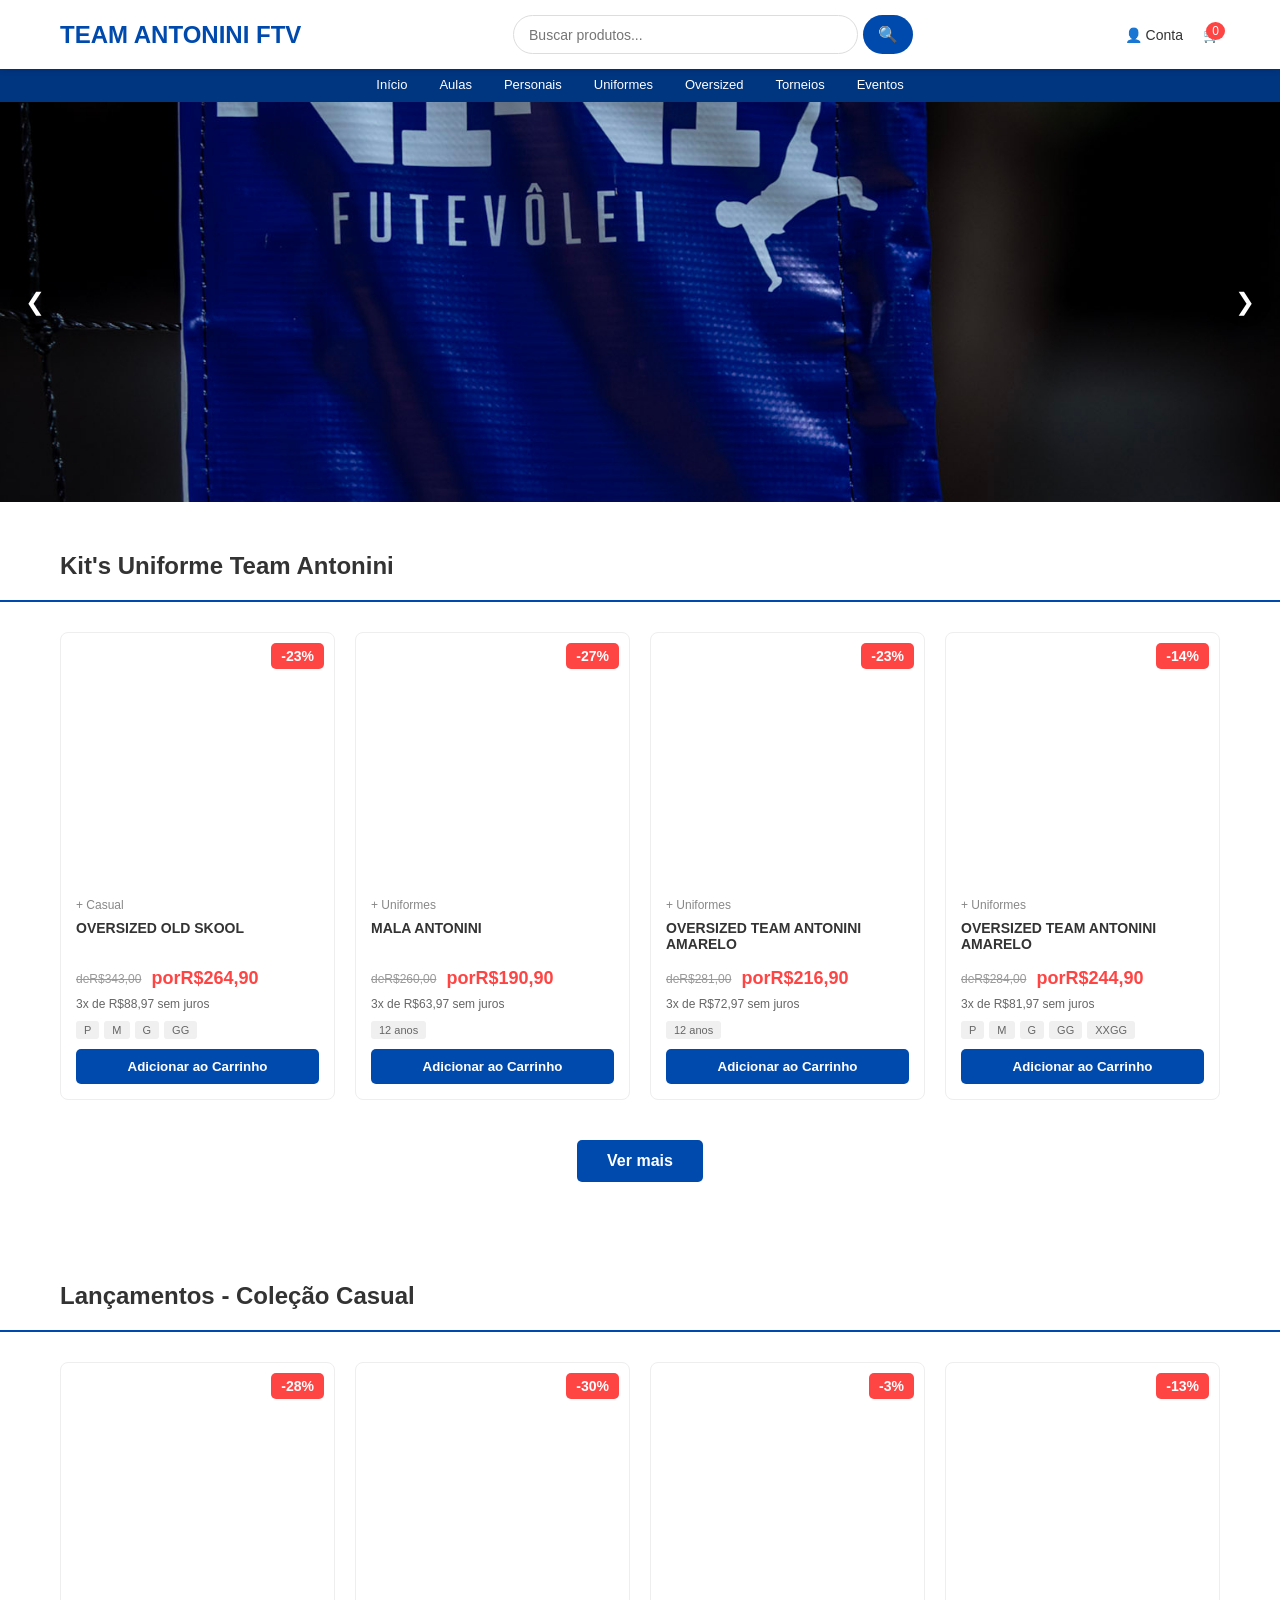
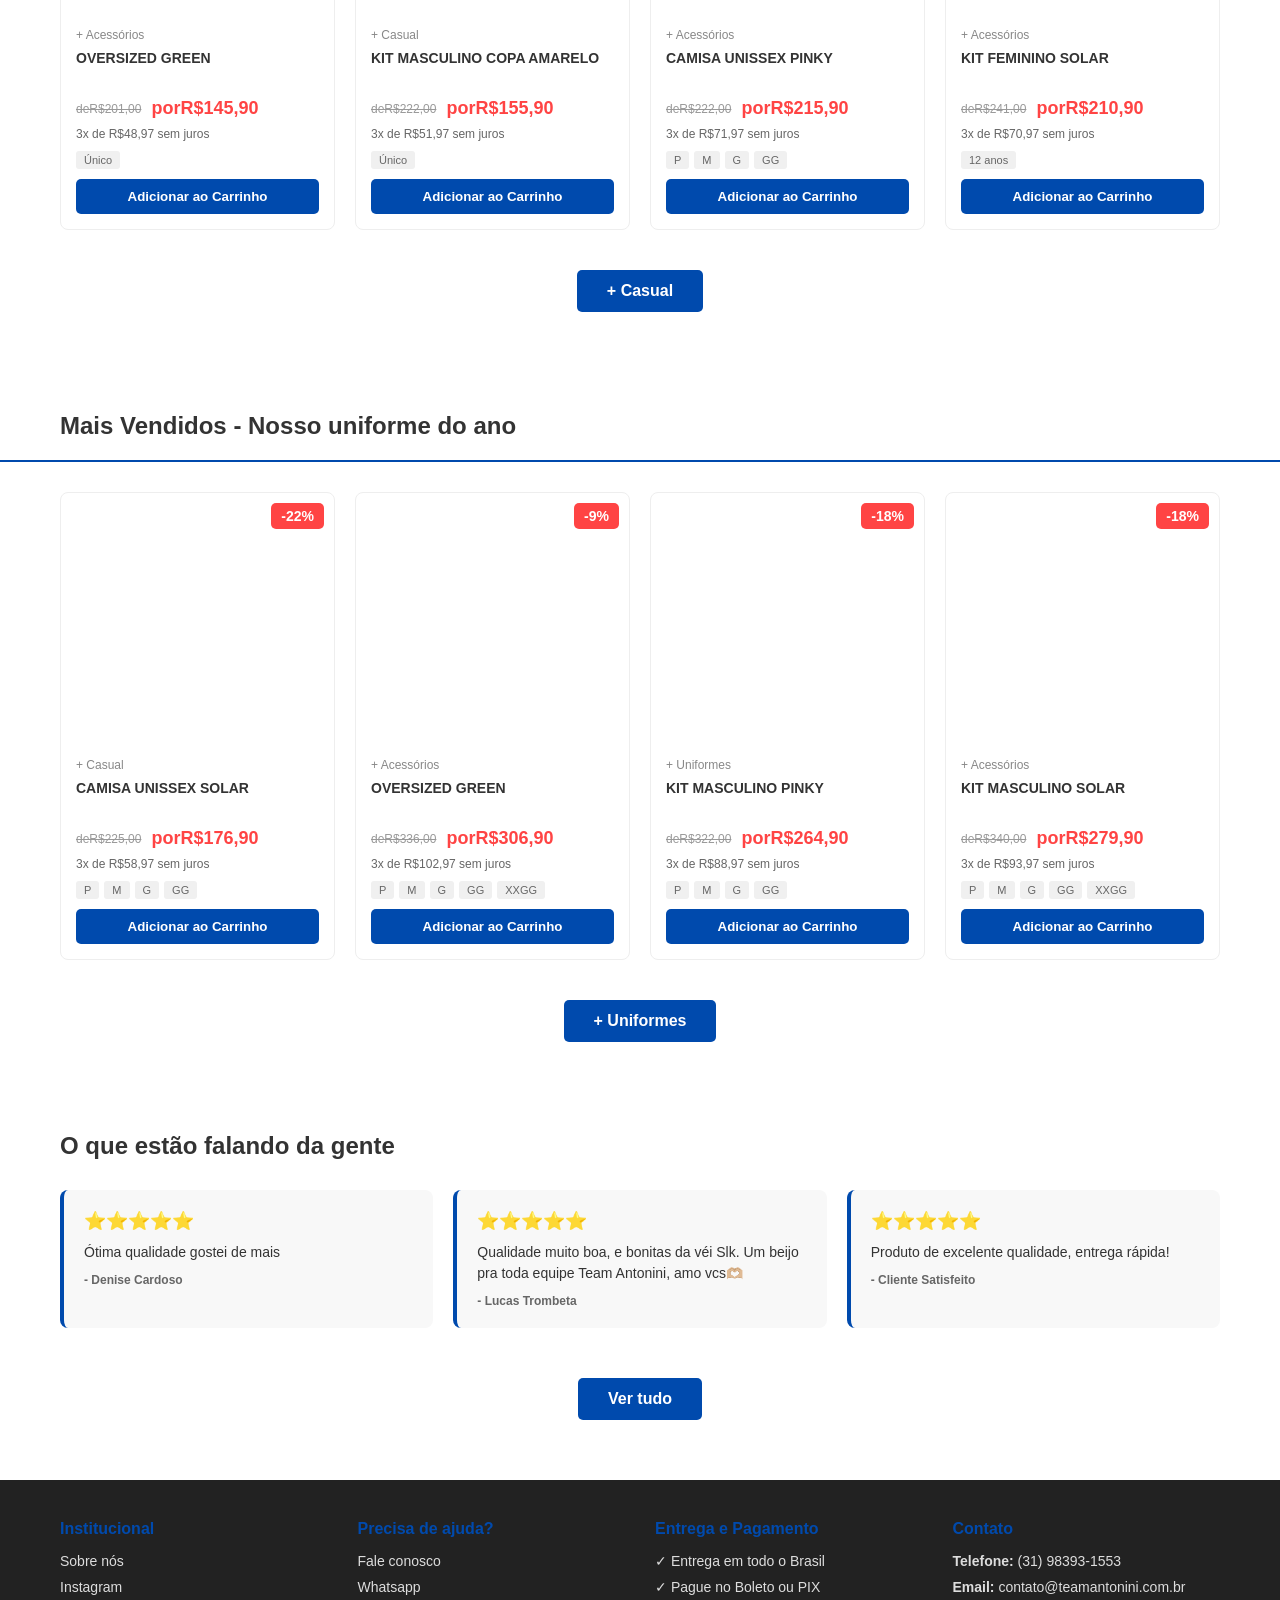
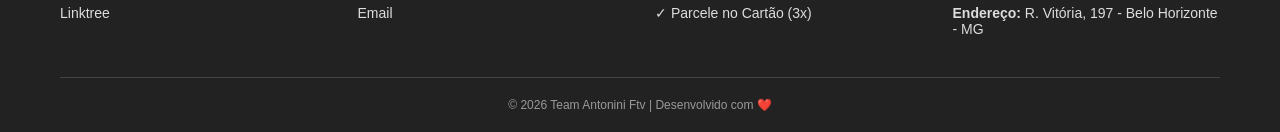
==== index.html @ 4c159cc8 "site lulu" ====
<!DOCTYPE html>
<html lang="pt-BR">
<head>
    <meta charset="UTF-8">
    <meta name="viewport" content="width=device-width, initial-scale=1.0">
    <title>Antonini Ftv - Centro de Treinamento e Loja de Footvolley</title>
    <link rel="stylesheet" href="site_antonini/styles.css">
</head>
<body>
    <!-- LOADING SCREEN -->
    <div class="loading-screen" id="loadingScreen">
        <div class="loading-content">
            <div class="loading-card">
                <img src="site_antonini/imgs/antonini_logo.png" alt="Antonini Logo" class="loading-logo">
            </div>
        </div>
    </div>

    <!-- HEADER -->
    <header class="header">
        <div class="container">
            <div class="header-content">
                <div class="logo">
                    <h1>TEAM ANTONINI FTV</h1>
                </div>
                <div class="search-bar">
                    <input type="text" placeholder="Buscar produtos...">
                    <button>🔍</button>
                </div>
                <div class="header-actions">
                    <a href="#" class="icon-btn">👤 Conta</a>
                    <a href="#" class="icon-btn cart">🛒 <span class="cart-count">0</span></a>
                </div>
            </div>
        </div>
    </header>

    <!-- NAVEGAÇÃO -->
    <nav class="navbar">
        <div class="container">
            <ul class="nav-menu">
                <li><a href="index.html" class="nav-link">Início</a></li>
                <li><a href="site_antonini/aulas.html" class="nav-link">Aulas</a></li>
                <li><a href="site_antonini/personais.html" class="nav-link">Personais</a></li>
                <li><a href="site_antonini/uniformes.html" class="nav-link">Uniformes</a></li>
                <li><a href="site_antonini/oversized.html" class="nav-link">Oversized</a></li>
                <li><a href="site_antonini/torneios.html" class="nav-link">Torneios</a></li>
                <li><a href="site_antonini/eventos.html" class="nav-link">Eventos</a></li>
            </ul>
        </div>
    </nav>

    <!-- CARROSSEL DE BANNERS -->
    <section class="banner-carousel">
        <div class="carousel-container">
            <div class="carousel">
                <div class="slide" style="background-image: url('site_antonini/imgs/rede.jpg')"></div>
                <div class="slide" style="background-image: url('site_antonini/imgs/gabi1.jpg')"></div>
                <div class="slide" style="background-image: url('site_antonini/imgs/lucca1.jpg')"></div>
                <div class="slide" style="background-image: url('site_antonini/imgs/lucca2.jpg')"></div>
                <div class="slide" style="background-image: url('site_antonini/imgs/pedrinho1.jpg')"></div>
            </div>
            <button class="carousel-btn prev">❮</button>
            <button class="carousel-btn next">❯</button>
        </div>
    </section>

    <!-- DESTAQUES -->
    <section class="section-title">
        <div class="container">
            <h2>Kit's Uniforme Team Antonini</h2>
        </div>
    </section>

    <!-- GRID DE PRODUTOS - KITS -->
    <section class="products-section">
        <div class="container">
            <div class="products-grid" id="kitsGrid"></div>
            <div class="view-more">
                <a href="#" class="btn-more">Ver mais</a>
            </div>
        </div>
    </section>

    <!-- LANÇAMENTOS -->
    <section class="section-title">
        <div class="container">
            <h2>Lançamentos - Coleção Casual</h2>
        </div>
    </section>

    <section class="products-section">
        <div class="container">
            <div class="products-grid" id="launchesGrid"></div>
            <div class="view-more">
                <a href="#" class="btn-more">+ Casual</a>
            </div>
        </div>
    </section>

    <!-- MAIS VENDIDOS -->
    <section class="section-title">
        <div class="container">
            <h2>Mais Vendidos - Nosso uniforme do ano</h2>
        </div>
    </section>

    <section class="products-section">
        <div class="container">
            <div class="products-grid" id="bestsellersGrid"></div>
            <div class="view-more">
                <a href="#" class="btn-more">+ Uniformes</a>
            </div>
        </div>
    </section>

    <!-- AVALIAÇÕES -->
    <section class="reviews-section">
        <div class="container">
            <h2>O que estão falando da gente</h2>
            <div class="reviews-grid">
                <div class="review-card">
                    <div class="stars">⭐⭐⭐⭐⭐</div>
                    <p class="review-text">Ótima qualidade gostei de mais</p>
                    <p class="review-author">- Denise Cardoso</p>
                </div>
                <div class="review-card">
                    <div class="stars">⭐⭐⭐⭐⭐</div>
                    <p class="review-text">Qualidade muito boa, e bonitas da véi Slk. Um beijo pra toda equipe Team Antonini, amo vcs🫶🏼</p>
                    <p class="review-author">- Lucas Trombeta</p>
                </div>
                <div class="review-card">
                    <div class="stars">⭐⭐⭐⭐⭐</div>
                    <p class="review-text">Produto de excelente qualidade, entrega rápida!</p>
                    <p class="review-author">- Cliente Satisfeito</p>
                </div>
            </div>
            <div class="view-more">
                <a href="#" class="btn-more">Ver tudo</a>
            </div>
        </div>
    </section>

    <!-- FOOTER -->
    <footer class="footer">
        <div class="container">
            <div class="footer-content">
                <div class="footer-column">
                    <h3>Institucional</h3>
                    <ul>
                        <li><a href="#">Sobre nós</a></li>
                        <li><a href="#">Instagram</a></li>
                        <li><a href="#">Linktree</a></li>
                    </ul>
                </div>
                <div class="footer-column">
                    <h3>Precisa de ajuda?</h3>
                    <ul>
                        <li><a href="#">Fale conosco</a></li>
                        <li><a href="#">Whatsapp</a></li>
                        <li><a href="#">Email</a></li>
                    </ul>
                </div>
                <div class="footer-column">
                    <h3>Entrega e Pagamento</h3>
                    <ul>
                        <li>✓ Entrega em todo o Brasil</li>
                        <li>✓ Pague no Boleto ou PIX</li>
                        <li>✓ Parcele no Cartão (3x)</li>
                    </ul>
                </div>
                <div class="footer-column">
                    <h3>Contato</h3>
                    <p><strong>Telefone:</strong> (31) 98393-1553</p>
                    <p><strong>Email:</strong> contato@teamantonini.com.br</p>
                    <p><strong>Endereço:</strong> R. Vitória, 197 - Belo Horizonte - MG</p>
                </div>
            </div>
            <div class="footer-bottom">
                <p>&copy; 2026 Team Antonini Ftv | Desenvolvido com ❤️</p>
            </div>
        </div>
    </footer>

    <script src="site_antonini/script.js"></script>
</body>
</html>
---- site_antonini/styles.css ----
* {
    margin: 0;
    padding: 0;
    box-sizing: border-box;
}

/* LOADING SCREEN */
.loading-screen {
    position: fixed;
    inset: 0;
    width: 100%;
    height: 100%;
    background: linear-gradient(135deg, #012a63 0%, #003580 60%, rgba(0,0,0,0.65) 100%);
    display: flex;
    justify-content: center;
    align-items: center;
    z-index: 9999;
    backdrop-filter: blur(4px);
    -webkit-backdrop-filter: blur(4px);
    animation: fadeOut 0.5s ease-in-out 1.2s forwards;
}

.loading-content {
    text-align: center;
    display: flex;
    flex-direction: column;
    align-items: center;
    gap: 18px;
    padding: 20px;
}

.loading-card {
    background: rgba(255,255,255,0.06);
    border-radius: 12px;
    padding: 24px 36px;
    display: flex;
    flex-direction: column;
    align-items: center;
    gap: 12px;
    box-shadow: 0 8px 30px rgba(2,6,23,0.6);
    border: 1px solid rgba(255,255,255,0.06);
}

.loading-logo {
    width: 140px;
    height: 140px;
    object-fit: contain;
    filter: drop-shadow(0 8px 18px rgba(0,0,0,0.6));
    transform-origin: center;
    animation: logoPop 1.2s ease infinite;
}

@keyframes logoPop {
    0% { transform: scale(0.98); }
    50% { transform: scale(1.02); }
    100% { transform: scale(0.98); }
}


@keyframes fadeOut {
    from { opacity: 1; visibility: visible; }
    to { opacity: 0; visibility: hidden; }
}

/* MODAL (account / cart) */
.modal {
    display: none;
    position: fixed;
    inset: 0;
    background: rgba(0,0,0,0.45);
    z-index: 10000;
    align-items: center;
    justify-content: center;
}

.modal .modal-content {
    background: linear-gradient(180deg, #ffffff 0%, #f7fbff 100%);
    color: #0b2240;
    border-radius: 12px;
    padding: 24px;
    width: 100%;
    max-width: 560px;
    box-shadow: 0 18px 50px rgba(4,12,30,0.55), inset 0 1px 0 rgba(255,255,255,0.6);
    position: relative;
    border: 1px solid rgba(2,74,173,0.06);
    transform: translateY(8px);
    opacity: 0;
    transition: transform 220ms cubic-bezier(.2,.9,.3,1), opacity 220ms ease;
}
.modal[style*="display: flex"] .modal-content,
.modal.show .modal-content {
    transform: translateY(0);
    opacity: 1;
}
.modal .modal-close {
    position: absolute;
    right: 12px;
    top: 10px;
    background: #ffffff;
    border: 1px solid rgba(2,74,173,0.06);
    width: 36px;
    height: 36px;
    border-radius: 50%;
    font-size: 16px;
    display: flex;
    align-items: center;
    justify-content: center;
    cursor: pointer;
    box-shadow: 0 6px 18px rgba(2,6,23,0.12);
}
.modal .modal-close:hover { background:#f6f9ff; }

/* Modal headings and layout */
.modal h3 {
    margin: 0 0 8px 0;
    font-size: 20px;
    color: #012a63;
}
.modal .modal-content > div:first-child { margin-bottom: 8px; }

/* Form controls inside modal */
.modal input[type="text"],
.modal input[type="email"],
.modal input[type="password"],
.modal input[type="tel"] {
    width: 100%;
    padding: 12px 14px;
    border: 1px solid rgba(2,74,173,0.08);
    background: #ffffff;
    border-radius: 10px;
    font-size: 14px;
    color: #0b2240;
    box-shadow: inset 0 1px 2px rgba(2,6,23,0.03);
    margin: 6px 0;
    transition: box-shadow 120ms ease, border-color 120ms ease;
}
.modal input:focus {
    outline: none;
    border-color: #004aad;
    box-shadow: 0 6px 20px rgba(0,74,173,0.12);
}

/* Product modal specifics */
.product-modal .product-detail-grid{
    display: grid;
    grid-template-columns: 1fr 1fr;
    gap: 20px;
    align-items: start;
}
.product-modal .product-media img{
    width: 100%;
    border-radius: 8px;
    box-shadow: 0 10px 30px rgba(2,6,23,0.12);
    max-height: 420px;
    object-fit: cover;
    transition: transform 200ms ease;
}
.product-modal .product-media img:hover{ transform: scale(1.03); }
.product-modal .product-info-panel { padding: 6px 0; }
.product-modal .product-price-row { display:flex; gap:12px; align-items:center; margin:8px 0; }
.product-modal .product-description{ color:#334; line-height:1.4; margin-bottom:10px; }
.option-list{ display:flex; gap:8px; flex-wrap:wrap; margin-top:6px; }
.option-btn{ padding:8px 12px; border-radius:8px; border:1px solid rgba(2,6,23,0.06); background:#fff; cursor:pointer; font-weight:600; }
.option-btn.active{ background:#004aad; color:#ffffff; border-color:#003580; }
.option-btn.color{ background:transparent; border:1px solid rgba(2,6,23,0.06); }

@media (max-width:800px){
    .product-modal .product-detail-grid{ grid-template-columns: 1fr; }
    .product-modal .product-media img{ max-height:320px; }
}

/* Buttons inside modal - primary and subtle */
.modal .btn-more {
    padding: 10px 14px;
    border-radius: 10px;
    background: linear-gradient(90deg,#004aad 0%, #0077ff 100%);
    color: #fff;
    border: none;
    font-weight: 700;
    cursor: pointer;
    box-shadow: 0 8px 24px rgba(0,74,173,0.18);
}
.modal .btn-more:hover { transform: translateY(-2px); }
.modal #showLogin, .modal #showSignup {
    background: transparent;
    color: #004aad;
    border: 1px solid rgba(0,74,173,0.08);
    padding: 8px 12px;
    border-radius: 8px;
    box-shadow: none;
}

.modal #showLogin:hover, .modal #showSignup:hover { background: rgba(0,74,173,0.04); }

.modal #accountActions {
    margin-top: 30px;
    justify-content: flex-end;
}

.modal .btn-ghost {
    background: transparent;
    border: 1px solid rgba(0,74,173,0.16);
    color: #0b2240;
    box-shadow: none;
    font-weight: 700;
    padding: 10px 16px;
    border-radius: 10px;
    transition: background-color 180ms ease, border-color 180ms ease, color 180ms ease;
}
.modal .btn-ghost:hover {
    background: rgba(0,74,173,0.06);
    border-color: rgba(0,74,173,0.28);
}

/* small screens */
@media (max-width:480px){
    .modal .modal-content { padding: 18px; border-radius: 10px; }
    .modal .btn-more { width: 100%; }
    .modal #showLogin, .modal #showSignup { flex: 1; }
    .modal .modal-content > div:first-child { display:flex; gap:8px; }
}



body {
    font-family: 'Arial', sans-serif;
    color: #333;
    background-color: #fff;
}

.container {
    max-width: 1200px;
    margin: 0 auto;
    padding: 0 20px;
}

/* HEADER */
.header {
    background-color: #fff;
    box-shadow: 0 2px 5px rgba(0,0,0,0.1);
    position: sticky;
    top: 0;
    z-index: 100;
}

.header-content {
    display: flex;
    justify-content: space-between;
    align-items: center;
    padding: 15px 0;
    gap: 20px;
}

.logo h1 {
    font-size: 24px;
    color: #004aad;
    font-weight: bold;
    min-width: 150px;
}

.search-bar {
    flex: 1;
    display: flex;
    gap: 5px;
    max-width: 400px;
}

.search-bar input {
    flex: 1;
    padding: 10px 15px;
    border: 1px solid #ddd;
    border-radius: 20px;
    font-size: 14px;
}

.search-bar button {
    padding: 10px 15px;
    background-color: #004aad;
    border: none;
    border-radius: 20px;
    cursor: pointer;
    font-size: 16px;
}

.header-actions {
    display: flex;
    gap: 20px;
}

.icon-btn {
    text-decoration: none;
    color: #333;
    font-size: 14px;
    transition: color 0.3s;
}

.icon-btn:hover {
    color: #004aad;
}

.cart {
    position: relative;
}

.cart-count {
    background-color: #ff4444;
    color: white;
    border-radius: 50%;
    padding: 2px 6px;
    font-size: 12px;
    position: absolute;
    top: -5px;
    right: -5px;
}
/* NAVEGAÇÃO */
.navbar {
    background-color: #003580;
    box-shadow: 0 1px 3px rgba(0,0,0,0.1);
}

.nav-menu {
    list-style: none;
    display: flex;
    gap: 0;
    padding: 0;
    margin: 0;
    flex-wrap: wrap;
    justify-content: center;
}

.nav-link {
    display: block;
    padding: 8px 16px;
    color: white;
    text-decoration: none;
    font-weight: 500;
    font-size: 13px;
    transition: background-color 0.3s, color 0.3s;
    border-bottom: 2px solid transparent;
    background-color: transparent;
}

.nav-link:hover {
    background-color: #003580;
    border-bottom-color: #FFD700;
}
/* BANNER CARROSSEL */
.banner-carousel {
    margin: 0;
    width: 100%;
}

.carousel-container {
    position: relative;
    width: 100vw;
    left: 50%;
    right: 50%;
    margin-left: -50vw;
    margin-right: -50vw;
    overflow: hidden;
}

.carousel {
    display: flex;
    transition: transform 0.5s ease-in-out;
}

.slide {
    min-width: 100%;
    height: 400px;
    background-size: cover;
    background-position: center;
    position: relative;
    display: flex;
    align-items: center;
    justify-content: center;
}

.carousel-btn {
    position: absolute;
    top: 50%;
    transform: translateY(-50%);
    background-color: rgba(0,0,0,0.5);
    color: white;
    border: none;
    width: 50px;
    height: 50px;
    border-radius: 50%;
    font-size: 24px;
    cursor: pointer;
    transition: background-color 0.3s;
    z-index: 10;
}

.carousel-btn:hover {
    background-color: rgba(0,0,0,0.8);
}

.carousel-btn.prev {
    left: 10px;
}

.carousel-btn.next {
    right: 10px;
}

/* SEÇÕES */
.section-title {
    background-color: #fff;
    margin-top: 30px;
    padding: 20px 0;
    border-bottom: 2px solid #004aad;
}

.section-title h2 {
    font-size: 24px;
    color: #333;
}

.products-section {
    padding: 30px 0;
    background-color: #fff;
    margin-bottom: 0;
}

/* GRID DE PRODUTOS */
.products-grid {
    display: grid;
    grid-template-columns: repeat(auto-fill, minmax(250px, 1fr));
    gap: 20px;
    margin-bottom: 20px;
}

.product-card {
    background-color: #fff;
    border: 1px solid #eee;
    border-radius: 8px;
    overflow: hidden;
    transition: box-shadow 0.3s, transform 0.3s;
    cursor: pointer;
}

.product-card:hover {
    box-shadow: 0 5px 15px rgba(0,0,0,0.1);
    transform: translateY(-5px);
}

.product-image {
    width: 100%;
    height: 250px;
    background-size: cover;
    background-position: center;
    position: relative;
}

.product-discount {
    position: absolute;
    top: 10px;
    right: 10px;
    background-color: #ff4444;
    color: white;
    padding: 5px 10px;
    border-radius: 5px;
    font-weight: bold;
    font-size: 14px;
}

.product-info {
    padding: 15px;
}

.product-name {
    font-size: 14px;
    font-weight: bold;
    margin-bottom: 8px;
    color: #333;
    min-height: 40px;
}

.product-category {
    font-size: 12px;
    color: #888;
    margin-bottom: 8px;
}

.product-price {
    display: flex;
    gap: 10px;
    align-items: center;
    margin-bottom: 8px;
}

.original-price {
    text-decoration: line-through;
    color: #999;
    font-size: 12px;
}

.current-price {
    font-size: 18px;
    color: #ff4444;
    font-weight: bold;
}

.product-installments {
    font-size: 12px;
    color: #666;
    margin-bottom: 10px;
}

.product-sizes {
    display: flex;
    gap: 5px;
    flex-wrap: wrap;
    margin-bottom: 10px;
}

.size-tag {
    background-color: #f0f0f0;
    padding: 3px 8px;
    border-radius: 3px;
    font-size: 11px;
    color: #666;
}

.add-to-cart {
    width: 100%;
    padding: 10px;
    background-color: #004aad;
    border: none;
    border-radius: 5px;
    color: #fff;
    font-weight: bold;
    cursor: pointer;
    transition: background-color 0.3s;
}

.add-to-cart:hover {
    background-color: #003580;
}

/* VER MAIS */
.view-more {
    text-align: center;
    padding: 20px 0;
}

.btn-more {
    display: inline-block;
    padding: 12px 30px;
    background-color: #004aad;
    color: white;
    text-decoration: none;
    border-radius: 5px;
    font-weight: bold;
    transition: background-color 0.3s;
}

.btn-more:hover {
    background-color: #003580;
}

/* AVALIAÇÕES */
.reviews-section {
    background-color: #fff;
    padding: 40px 0;
    margin-bottom: 0;
}

.reviews-section h2 {
    font-size: 24px;
    margin-bottom: 30px;
    color: #333;
}

.reviews-grid {
    display: grid;
    grid-template-columns: repeat(auto-fit, minmax(300px, 1fr));
    gap: 20px;
    margin-bottom: 30px;
}

.review-card {
    background-color: #f8f8f8;
    padding: 20px;
    border-radius: 8px;
    border-left: 4px solid #004aad;
}

.stars {
    font-size: 18px;
    margin-bottom: 10px;
}

.review-text {
    font-size: 14px;
    color: #333;
    margin-bottom: 10px;
    line-height: 1.5;
}

.review-author {
    font-size: 12px;
    color: #666;
    font-weight: bold;
}

/* FOOTER */
.footer {
    background-color: #222;
    color: #ddd;
    padding: 40px 0 20px;
}

.footer-content {
    display: grid;
    grid-template-columns: repeat(auto-fit, minmax(250px, 1fr));
    gap: 30px;
    margin-bottom: 30px;
}

.footer-column h3 {
    color: #004aad;
    margin-bottom: 15px;
    font-size: 16px;
}

.footer-column ul {
    list-style: none;
}

.footer-column ul li {
    margin-bottom: 10px;
    font-size: 14px;
}

.footer-column ul li a {
    color: #ddd;
    text-decoration: none;
    transition: color 0.3s;
}

.footer-column ul li a:hover {
    color: #004aad;
}

.footer-column p {
    font-size: 14px;
    margin-bottom: 10px;
}

.footer-bottom {
    border-top: 1px solid #444;
    padding-top: 20px;
    text-align: center;
    color: #999;
    font-size: 12px;
}

/* RESPONSIVIDADE */
@media (max-width: 768px) {
    .header-content {
        flex-direction: column;
        gap: 12px;
        align-items: stretch;
    }

    .search-bar {
        max-width: 100%;
        width: 100%;
        flex-wrap: wrap;
    }

    .search-bar input {
        min-width: 0;
    }

    .header-actions {
        width: 100%;
        justify-content: space-between;
        flex-wrap: wrap;
    }

    .header-actions .icon-btn {
        flex: 1;
        text-align: center;
    }

    .logo h1 {
        min-width: auto;
        text-align: center;
    }

    .slide {
        height: 250px;
    }

    .products-grid {
        grid-template-columns: repeat(auto-fill, minmax(220px, 1fr));
        gap: 16px;
    }

    .carousel-btn {
        width: 40px;
        height: 40px;
        font-size: 20px;
    }

    .section-title h2 {
        font-size: 20px;
    }

    .nav-menu {
        gap: 4px;
        justify-content: center;
    }

    .nav-link {
        padding: 8px 12px;
        font-size: 12px;
    }

    .reviews-grid {
        grid-template-columns: 1fr;
    }

    .footer-content {
        grid-template-columns: 1fr;
    }
}

@media (max-width: 480px) {
    .header-content {
        padding: 12px 0;
    }

    .search-bar {
        gap: 8px;
    }

    .search-bar button,
    .search-bar input {
        width: 100%;
    }

    .products-grid {
        grid-template-columns: 1fr;
    }

    .slide {
        height: 220px;
    }

    .product-card {
        border: none;
        background-color: #f8f8f8;
    }

    .product-image {
        height: 220px;
    }

    .add-to-cart,
    .btn-more {
        width: 100%;
    }

    .logo h1 {
        font-size: 18px;
    }

    .nav-menu {
        gap: 0;
        flex-direction: column;
    }

    .nav-link {
        padding: 10px 14px;
        font-size: 13px;
        border-bottom: 1px solid rgba(255,255,255,0.1);
    }

    .reviews-section {
        padding: 30px 0;
    }

    .reviews-grid {
        grid-template-columns: 1fr;
    }

    .footer {
        padding: 30px 0 20px;
    }

    .footer-column h3,
    .footer-column p,
    .footer-column ul li {
        font-size: 14px;
    }

    .carousel-btn.prev {
        left: 6px;
    }

    .carousel-btn.next {
        right: 6px;
    }
}
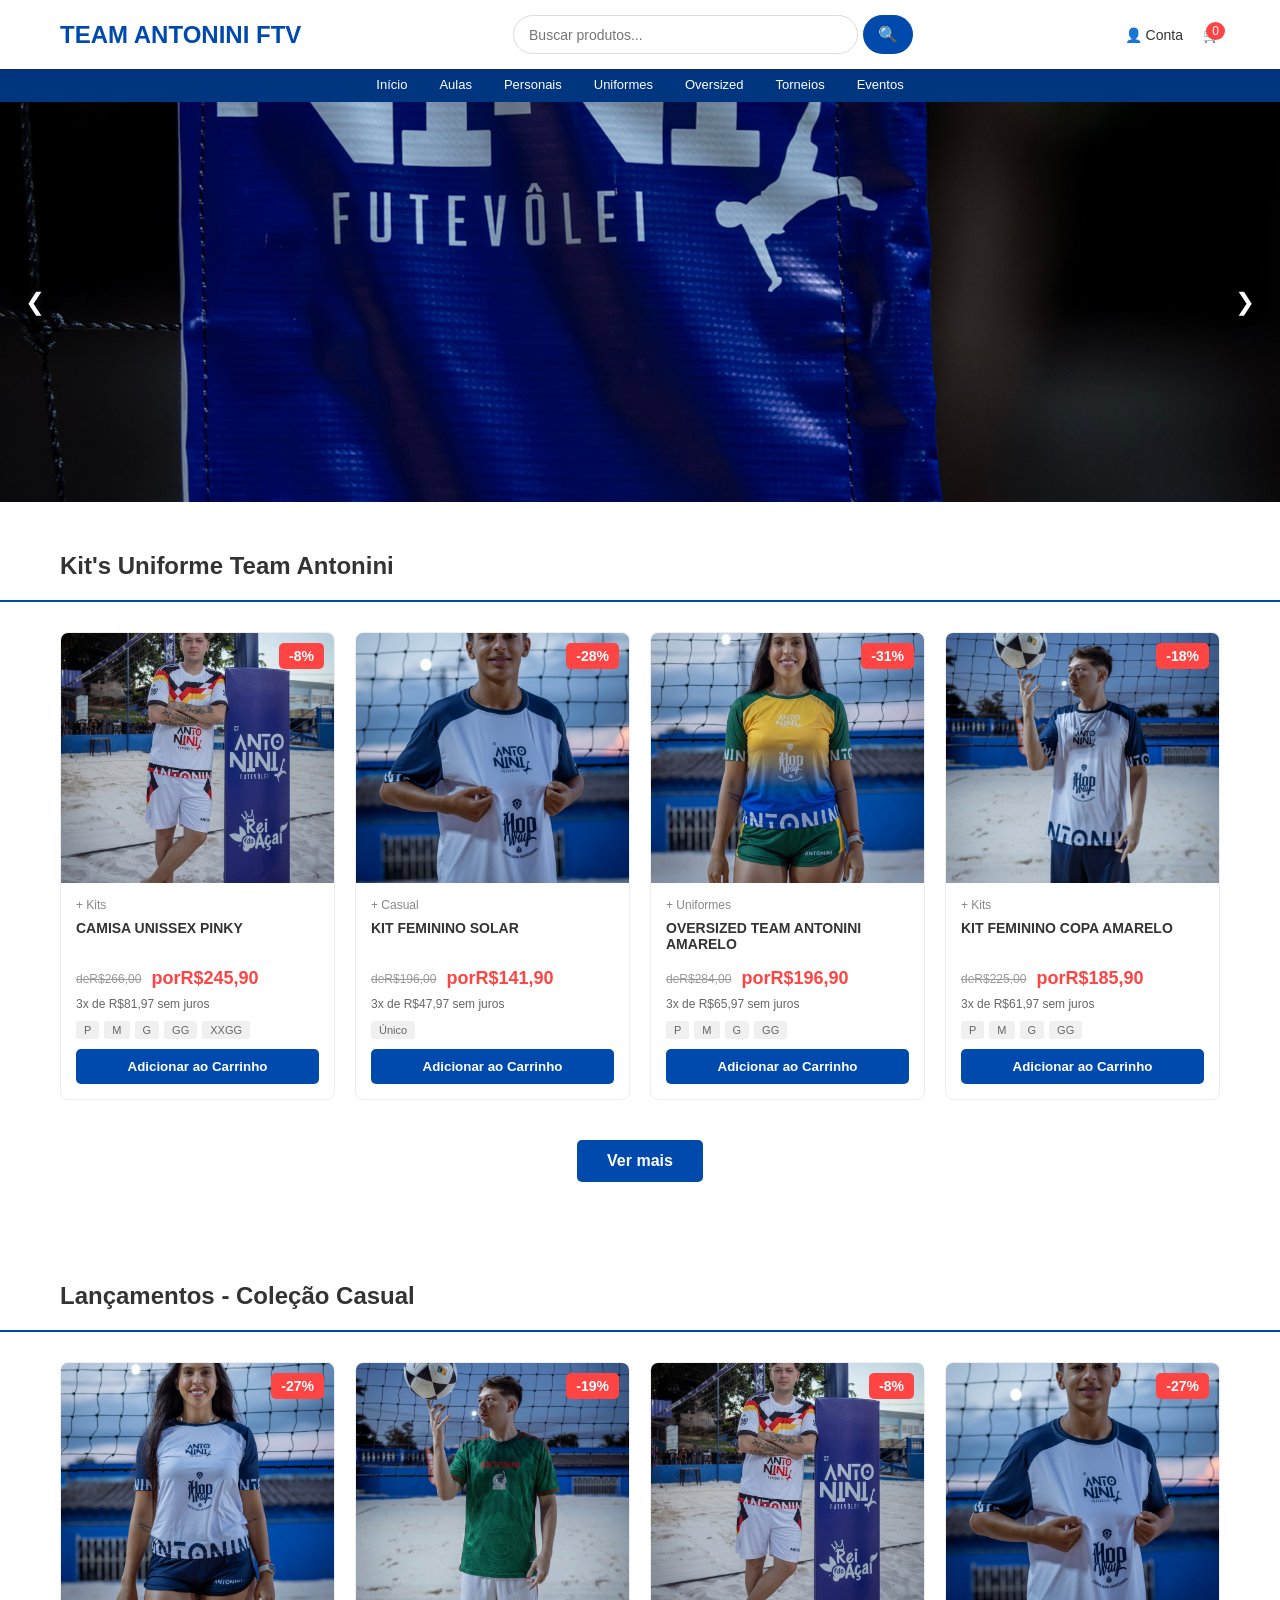
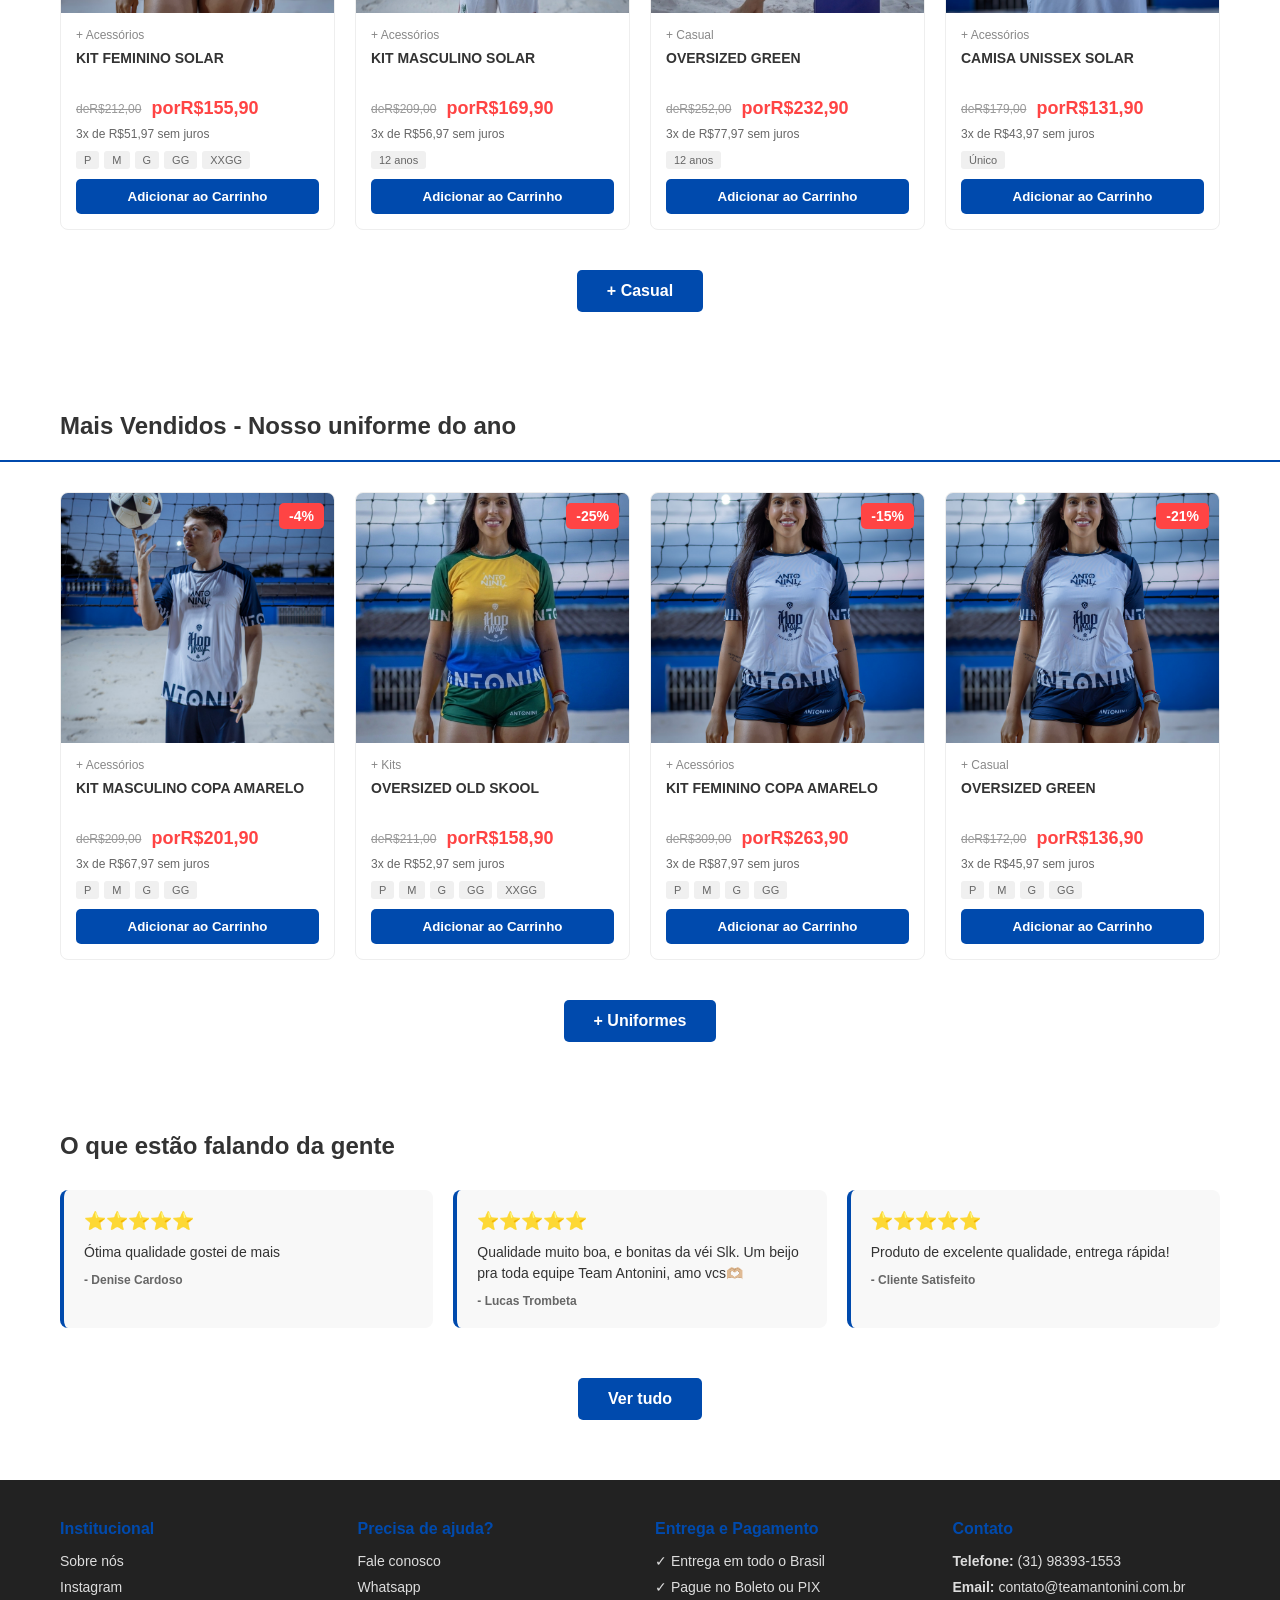
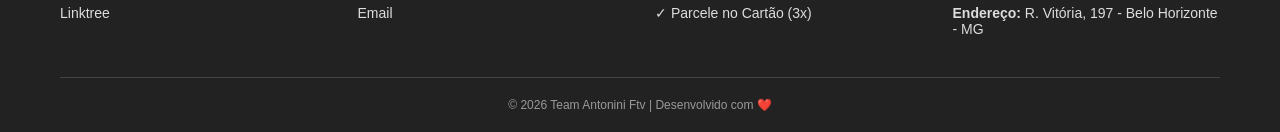
==== commit 2368942e: "responsividade ok" ====
--- a/index.html
+++ b/index.html
@@ -31,6 +31,7 @@
                     <a href="#" class="icon-btn">👤 Conta</a>
                     <a href="#" class="icon-btn cart">🛒 <span class="cart-count">0</span></a>
                 </div>
+                <button class="mobile-menu-toggle" aria-label="Abrir menu">☰</button>
             </div>
         </div>
     </header>
--- a/site_antonini/styles.css
+++ b/site_antonini/styles.css
@@ -241,6 +241,11 @@
     position: sticky;
     top: 0;
     z-index: 100;
+    transition: transform 0.25s ease, box-shadow 0.25s ease;
+}
+
+.header.hide {
+    transform: translateY(-110%);
 }
 
 .header-content {
@@ -285,6 +290,19 @@
 .header-actions {
     display: flex;
     gap: 20px;
+}
+
+.mobile-menu-toggle {
+    display: none;
+    background-color: #004aad;
+    color: #fff;
+    border: none;
+    border-radius: 12px;
+    padding: 10px 14px;
+    cursor: pointer;
+    font-size: 20px;
+    min-width: 48px;
+    box-shadow: 0 4px 12px rgba(0,0,0,0.12);
 }
 
 .icon-btn {
@@ -316,6 +334,11 @@
 .navbar {
     background-color: #003580;
     box-shadow: 0 1px 3px rgba(0,0,0,0.1);
+    transition: transform 0.25s ease;
+}
+
+.navbar.hide {
+    transform: translateY(-110%);
 }
 
 .nav-menu {
@@ -661,8 +684,9 @@
 @media (max-width: 768px) {
     .header-content {
         flex-direction: column;
-        gap: 12px;
+        gap: 16px;
         align-items: stretch;
+        padding: 18px 0;
     }
 
     .search-bar {
@@ -673,51 +697,77 @@
 
     .search-bar input {
         min-width: 0;
+        font-size: 15px;
+        padding: 12px 16px;
+    }
+
+    .search-bar button {
+        padding: 12px 16px;
+        font-size: 16px;
     }
 
     .header-actions {
         width: 100%;
         justify-content: space-between;
         flex-wrap: wrap;
+        gap: 10px;
     }
 
     .header-actions .icon-btn {
         flex: 1;
         text-align: center;
+        font-size: 15px;
+        padding: 10px 12px;
     }
 
     .logo h1 {
         min-width: auto;
         text-align: center;
+        font-size: 26px;
+    }
+
+    .mobile-menu-toggle {
+        display: inline-flex;
     }
 
     .slide {
-        height: 250px;
+        height: 260px;
     }
 
     .products-grid {
-        grid-template-columns: repeat(auto-fill, minmax(220px, 1fr));
-        gap: 16px;
+        grid-template-columns: repeat(auto-fill, minmax(240px, 1fr));
+        gap: 18px;
     }
 
     .carousel-btn {
-        width: 40px;
-        height: 40px;
-        font-size: 20px;
+        width: 44px;
+        height: 44px;
+        font-size: 22px;
     }
 
     .section-title h2 {
-        font-size: 20px;
+        font-size: 22px;
     }
 
     .nav-menu {
+        display: none;
+        flex-direction: column;
         gap: 4px;
         justify-content: center;
+        background-color: #003580;
+        width: 100%;
+        padding: 10px 0;
+        border-radius: 0 0 14px 14px;
+    }
+
+    .nav-menu.mobile-open {
+        display: flex;
     }
 
     .nav-link {
-        padding: 8px 12px;
-        font-size: 12px;
+        padding: 12px 16px;
+        font-size: 14px;
+        border-bottom: 1px solid rgba(255,255,255,0.08);
     }
 
     .reviews-grid {
@@ -731,16 +781,40 @@
 
 @media (max-width: 480px) {
     .header-content {
-        padding: 12px 0;
+        padding: 18px 0;
+    }
+
+    .mobile-menu-toggle {
+        display: inline-flex;
+    }
+
+    .logo h1 {
+        font-size: 20px;
     }
 
     .search-bar {
-        gap: 8px;
+        gap: 10px;
+        flex-direction: column;
     }
 
     .search-bar button,
     .search-bar input {
         width: 100%;
+        font-size: 15px;
+        padding: 14px 16px;
+    }
+
+    .header-actions {
+        width: 100%;
+        justify-content: space-between;
+        flex-wrap: wrap;
+        gap: 10px;
+    }
+
+    .header-actions .icon-btn {
+        flex: 1;
+        font-size: 15px;
+        padding: 12px 14px;
     }
 
     .products-grid {
@@ -748,25 +822,35 @@
     }
 
     .slide {
-        height: 220px;
+        height: 240px;
     }
 
     .product-card {
         border: none;
         background-color: #f8f8f8;
+        border-radius: 14px;
     }
 
     .product-image {
-        height: 220px;
+        height: 260px;
+    }
+
+    .product-name {
+        font-size: 16px;
+        min-height: 48px;
+    }
+
+    .product-category,
+    .product-installments,
+    .original-price {
+        font-size: 13px;
     }
 
     .add-to-cart,
     .btn-more {
         width: 100%;
-    }
-
-    .logo h1 {
-        font-size: 18px;
+        padding: 14px 16px;
+        font-size: 15px;
     }
 
     .nav-menu {
@@ -775,9 +859,9 @@
     }
 
     .nav-link {
-        padding: 10px 14px;
-        font-size: 13px;
-        border-bottom: 1px solid rgba(255,255,255,0.1);
+        padding: 12px 16px;
+        font-size: 14px;
+        border-bottom: 1px solid rgba(255,255,255,0.16);
     }
 
     .reviews-section {
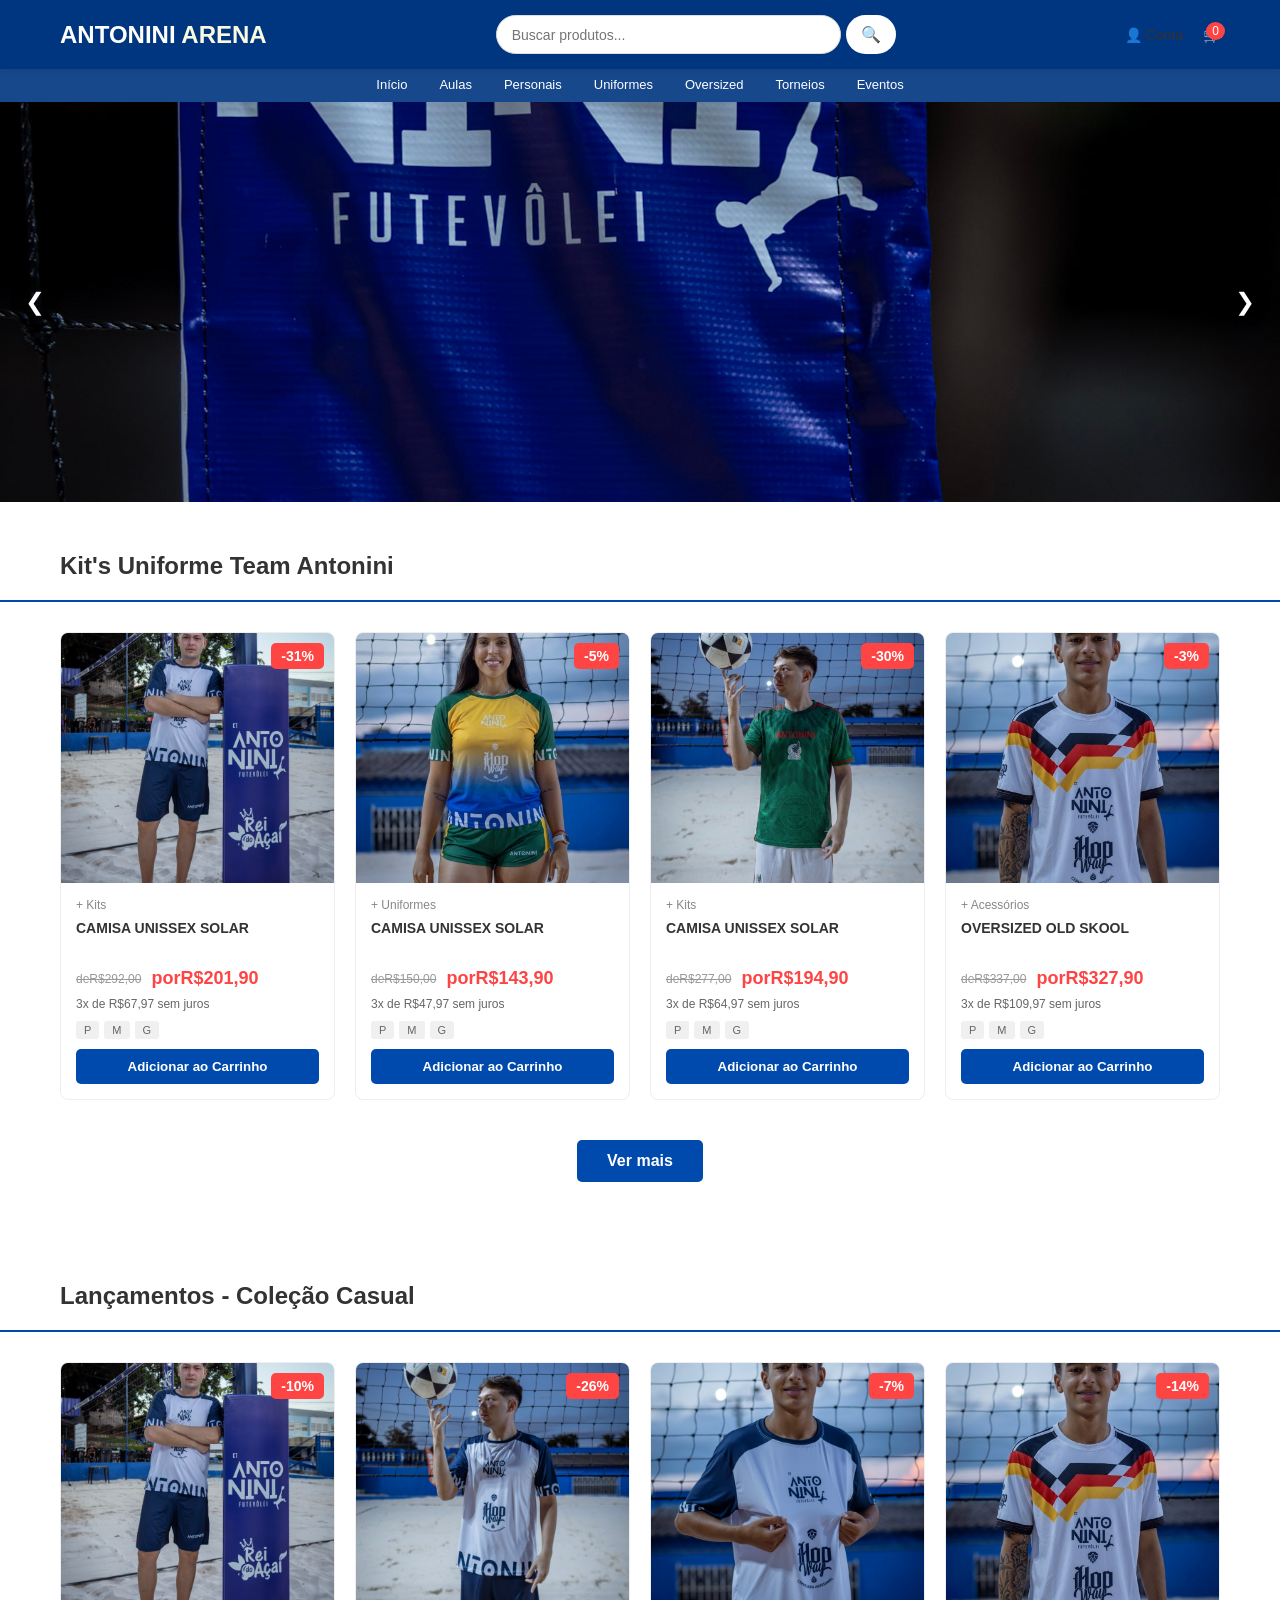
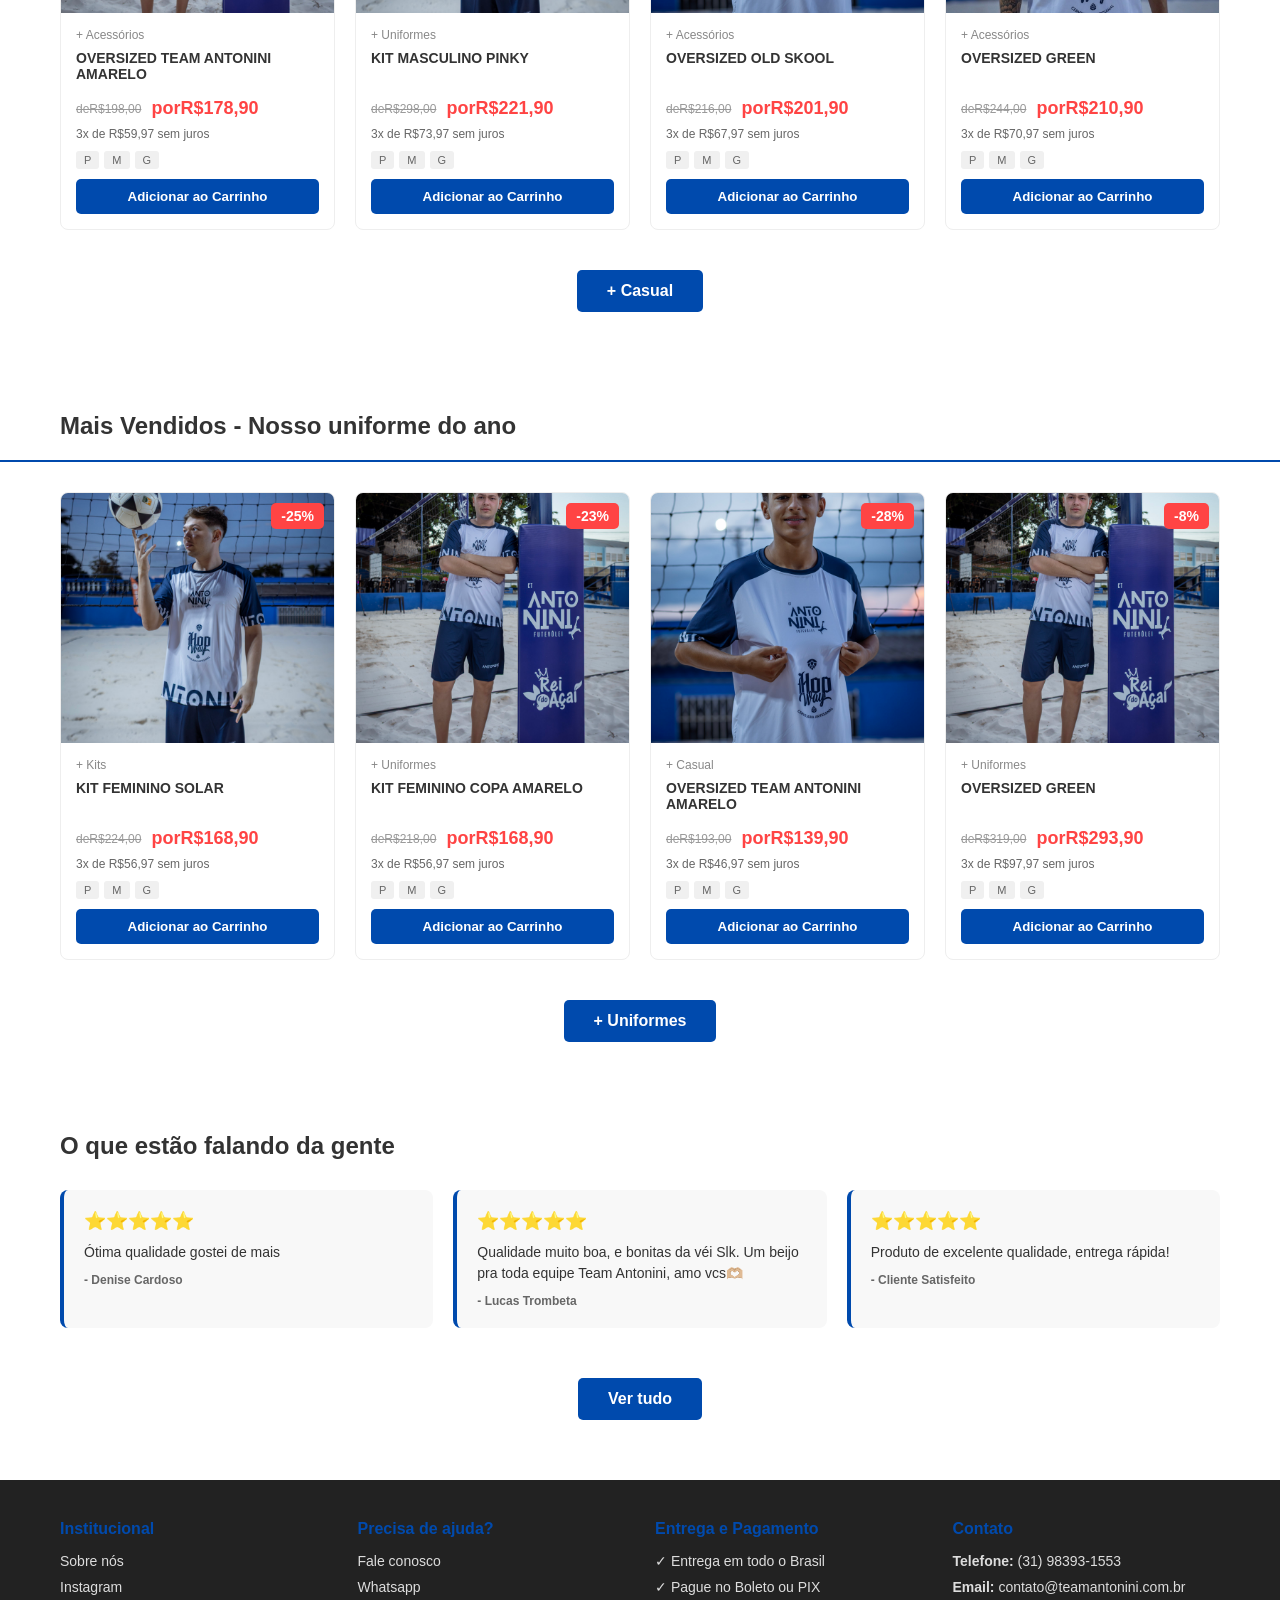
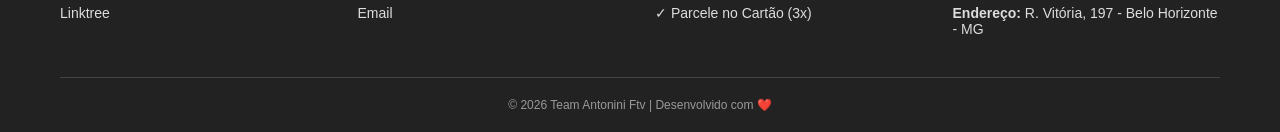
==== commit 193b10c7: "arrumando o site" ====
--- a/index.html
+++ b/index.html
@@ -21,7 +21,7 @@
         <div class="container">
             <div class="header-content">
                 <div class="logo">
-                    <h1>TEAM ANTONINI FTV</h1>
+                    <h1>ANTONINI <span>ARENA</span></h1>
                 </div>
                 <div class="search-bar">
                     <input type="text" placeholder="Buscar produtos...">
--- a/site_antonini/styles.css
+++ b/site_antonini/styles.css
@@ -10,8 +10,7 @@
     inset: 0;
     width: 100%;
     height: 100%;
-    background: linear-gradient(135deg, #012a63 0%, #003580 60%, rgba(0,0,0,0.65) 100%);
-    display: flex;
+    background-color: #003580;
     justify-content: center;
     align-items: center;
     z-index: 9999;
@@ -236,7 +235,7 @@
 
 /* HEADER */
 .header {
-    background-color: #fff;
+    background-color: #003580;
     box-shadow: 0 2px 5px rgba(0,0,0,0.1);
     position: sticky;
     top: 0;
@@ -258,9 +257,13 @@
 
 .logo h1 {
     font-size: 24px;
-    color: #004aad;
+    color: #fff;
     font-weight: bold;
     min-width: 150px;
+}
+
+span {
+    color: #fafadf;
 }
 
 .search-bar {
@@ -280,7 +283,7 @@
 
 .search-bar button {
     padding: 10px 15px;
-    background-color: #004aad;
+    background-color: #ffffff;
     border: none;
     border-radius: 20px;
     cursor: pointer;
@@ -332,13 +335,14 @@
 }
 /* NAVEGAÇÃO */
 .navbar {
-    background-color: #003580;
+    background-color: #003580e7;
     box-shadow: 0 1px 3px rgba(0,0,0,0.1);
     transition: transform 0.25s ease;
 }
 
-.navbar.hide {
-    transform: translateY(-110%);
+.navbar :hover {
+    background-color: #003580;
+    transition: 0.5s ease;
 }
 
 .nav-menu {
@@ -681,7 +685,7 @@
 }
 
 /* RESPONSIVIDADE */
-@media (max-width: 768px) {
+@media (max-width: 800px) {
     .header-content {
         flex-direction: column;
         gap: 16px;
@@ -754,7 +758,7 @@
         flex-direction: column;
         gap: 4px;
         justify-content: center;
-        background-color: #003580;
+        background-color:   #003580;
         width: 100%;
         padding: 10px 0;
         border-radius: 0 0 14px 14px;
